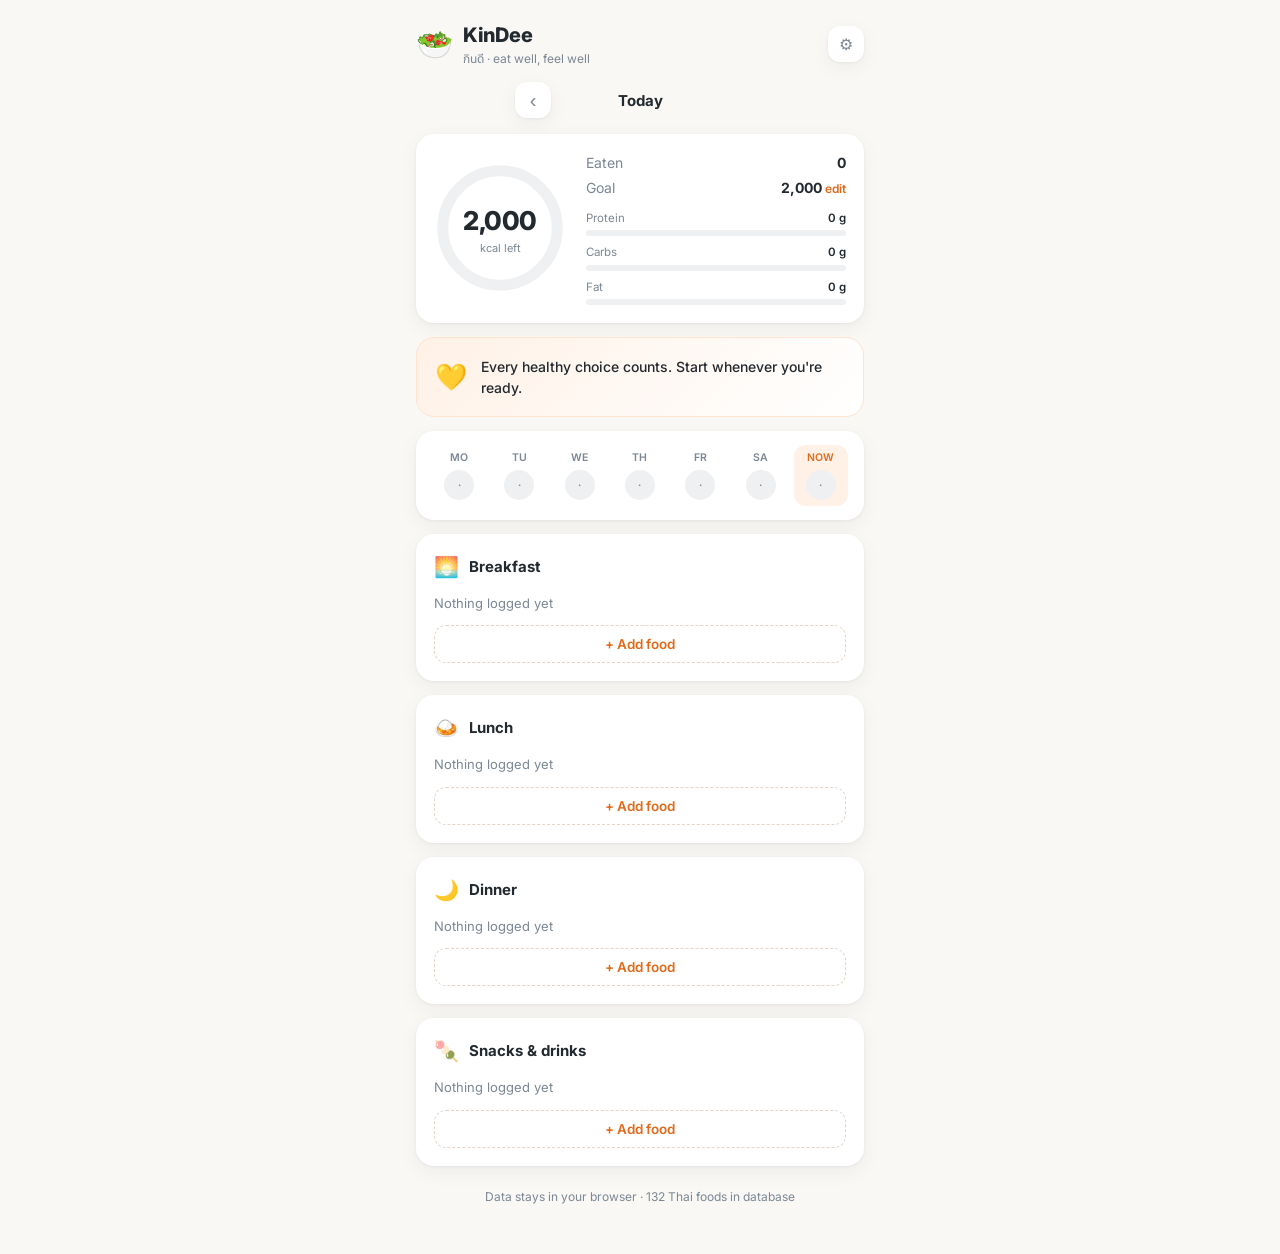
==== index.html @ 23a5a73e "Add KinDee: Thai nutrition & calorie tracker webapp Clean, minimal single-page app (no build step) w" ====
<!DOCTYPE html>
<html lang="en">
<head>
  <meta charset="UTF-8" />
  <meta name="viewport" content="width=device-width, initial-scale=1.0" />
  <title>KinDee — Thai Nutrition Tracker</title>
  <meta name="description" content="Track your meals, calories and macros with a built-in Thai food database." />
  <link rel="preconnect" href="https://fonts.googleapis.com" />
  <link rel="preconnect" href="https://fonts.gstatic.com" crossorigin />
  <link href="https://fonts.googleapis.com/css2?family=Inter:wght@400;500;600;700;800&family=Noto+Sans+Thai:wght@400;500;600;700&display=swap" rel="stylesheet" />
  <link rel="stylesheet" href="styles.css" />
  <link rel="icon" href="data:image/svg+xml,<svg xmlns=%22http://www.w3.org/2000/svg%22 viewBox=%220 0 100 100%22><text y=%22.9em%22 font-size=%2290%22>🥗</text></svg>" />
</head>
<body>
  <div class="app">

    <!-- Header -->
    <header class="header">
      <div class="brand">
        <span class="brand-logo">🥗</span>
        <div>
          <h1>KinDee</h1>
          <p class="brand-sub">กินดี · eat well, feel well</p>
        </div>
      </div>
      <button class="icon-btn" id="btn-goal" title="Set daily goal" aria-label="Set daily calorie goal">⚙</button>
    </header>

    <!-- Date navigation -->
    <nav class="date-nav">
      <button class="icon-btn" id="date-prev" aria-label="Previous day">‹</button>
      <button class="date-label" id="date-label" title="Jump to today">Today</button>
      <button class="icon-btn" id="date-next" aria-label="Next day">›</button>
    </nav>

    <!-- Summary card -->
    <section class="card summary-card">
      <div class="ring-wrap">
        <svg class="ring" viewBox="0 0 120 120" aria-hidden="true">
          <circle class="ring-bg" cx="60" cy="60" r="52" />
          <circle class="ring-fill" id="ring-fill" cx="60" cy="60" r="52" />
        </svg>
        <div class="ring-center">
          <span class="ring-value" id="remaining-kcal">0</span>
          <span class="ring-caption" id="remaining-caption">kcal left</span>
        </div>
      </div>
      <div class="summary-side">
        <div class="summary-row">
          <span class="summary-label">Eaten</span>
          <span class="summary-num" id="eaten-kcal">0</span>
        </div>
        <div class="summary-row">
          <span class="summary-label">Goal</span>
          <span class="summary-num"><span id="goal-kcal">2000</span> <button class="link-btn" id="btn-goal-inline">edit</button></span>
        </div>
        <div class="macros">
          <div class="macro">
            <div class="macro-top"><span>Protein</span><span id="macro-p">0 g</span></div>
            <div class="bar"><div class="bar-fill p" id="bar-p"></div></div>
          </div>
          <div class="macro">
            <div class="macro-top"><span>Carbs</span><span id="macro-c">0 g</span></div>
            <div class="bar"><div class="bar-fill c" id="bar-c"></div></div>
          </div>
          <div class="macro">
            <div class="macro-top"><span>Fat</span><span id="macro-f">0 g</span></div>
            <div class="bar"><div class="bar-fill f" id="bar-f"></div></div>
          </div>
        </div>
      </div>
    </section>

    <!-- Encouragement -->
    <section class="card cheer-card" id="cheer-card">
      <span class="cheer-emoji" id="cheer-emoji">🌤</span>
      <p class="cheer-text" id="cheer-text">A fresh day, a fresh plate. You've got this!</p>
    </section>

    <!-- Week strip -->
    <section class="card week-card">
      <div class="week-strip" id="week-strip"></div>
    </section>

    <!-- Meals -->
    <main id="meals"></main>

    <footer class="footer">
      Data stays in your browser · <span id="db-count">0</span> Thai foods in database
    </footer>
  </div>

  <!-- Add-food modal -->
  <div class="modal-overlay hidden" id="modal-overlay">
    <div class="modal" role="dialog" aria-modal="true" aria-labelledby="modal-title">
      <div class="modal-head">
        <h2 id="modal-title">Add to <span id="modal-meal-name">Breakfast</span></h2>
        <button class="icon-btn" id="modal-close" aria-label="Close">✕</button>
      </div>

      <div class="tabs">
        <button class="tab active" data-tab="search">Search food</button>
        <button class="tab" data-tab="new">New food</button>
      </div>

      <!-- Search tab -->
      <div class="tab-panel" id="panel-search">
        <input type="search" class="input search-input" id="food-search"
               placeholder="Search — pad thai, ส้มตำ, khao man gai…" autocomplete="off" />
        <div class="chips" id="category-chips"></div>
        <ul class="food-list" id="food-list"></ul>
      </div>

      <!-- New food tab -->
      <div class="tab-panel hidden" id="panel-new">
        <form id="new-food-form">
          <label class="field">Name <input class="input" id="nf-name" required placeholder="e.g. Grandma's kaeng som" /></label>
          <label class="field">Thai name <span class="optional">(optional)</span> <input class="input" id="nf-thai" placeholder="เช่น แกงส้มคุณยาย" /></label>
          <label class="field">Serving <input class="input" id="nf-serving" required placeholder="e.g. 1 bowl" /></label>
          <div class="field-row">
            <label class="field">Calories <input class="input" id="nf-kcal" type="number" min="0" max="5000" required placeholder="kcal" /></label>
            <label class="field">Protein g <input class="input" id="nf-p" type="number" min="0" max="500" step="0.1" placeholder="0" /></label>
          </div>
          <div class="field-row">
            <label class="field">Carbs g <input class="input" id="nf-c" type="number" min="0" max="500" step="0.1" placeholder="0" /></label>
            <label class="field">Fat g <input class="input" id="nf-f" type="number" min="0" max="500" step="0.1" placeholder="0" /></label>
          </div>
          <button class="btn primary full" type="submit">Save &amp; add to meal</button>
          <p class="hint">Saved foods appear in search for future days too.</p>
        </form>
      </div>
    </div>
  </div>

  <!-- Serving-quantity modal -->
  <div class="modal-overlay hidden" id="qty-overlay">
    <div class="modal small" role="dialog" aria-modal="true">
      <div class="modal-head">
        <h2 id="qty-food-name">Food</h2>
        <button class="icon-btn" id="qty-close" aria-label="Close">✕</button>
      </div>
      <p class="qty-serving" id="qty-serving-label">1 serving</p>
      <div class="qty-row">
        <button class="qty-btn" id="qty-minus">−</button>
        <span class="qty-value" id="qty-value">1</span>
        <button class="qty-btn" id="qty-plus">+</button>
      </div>
      <p class="qty-kcal"><span id="qty-kcal">0</span> kcal</p>
      <button class="btn primary full" id="qty-add">Add</button>
    </div>
  </div>

  <!-- Goal modal -->
  <div class="modal-overlay hidden" id="goal-overlay">
    <div class="modal small" role="dialog" aria-modal="true">
      <div class="modal-head">
        <h2>Daily calorie goal</h2>
        <button class="icon-btn" id="goal-close" aria-label="Close">✕</button>
      </div>
      <input class="input goal-input" id="goal-input" type="number" min="800" max="6000" step="50" />
      <div class="goal-presets">
        <button class="chip" data-goal="1500">1500</button>
        <button class="chip" data-goal="1800">1800</button>
        <button class="chip" data-goal="2000">2000</button>
        <button class="chip" data-goal="2500">2500</button>
      </div>
      <button class="btn primary full" id="goal-save">Save goal</button>
      <p class="hint">A common range is 1,800–2,500 kcal. Adjust to what your doctor or dietitian recommends.</p>
    </div>
  </div>

  <div class="toast hidden" id="toast"></div>

  <script src="foods.js"></script>
  <script src="app.js"></script>
</body>
</html>
---- styles.css ----
:root {
  --bg: #faf8f5;
  --card: #ffffff;
  --text: #22292f;
  --text-soft: #7b8794;
  --line: #eef0f2;
  --accent: #ff8a3d;
  --accent-soft: #fff1e6;
  --accent-dark: #e06a1b;
  --green: #34b37e;
  --green-soft: #e7f7f0;
  --red: #e5636c;
  --p-color: #5b8def;
  --c-color: #f2b134;
  --f-color: #b78de8;
  --radius: 18px;
  --shadow: 0 1px 3px rgba(34, 41, 47, 0.06), 0 6px 20px rgba(34, 41, 47, 0.05);
}

* { margin: 0; padding: 0; box-sizing: border-box; }

html { -webkit-text-size-adjust: 100%; }

body {
  font-family: "Inter", "Noto Sans Thai", -apple-system, BlinkMacSystemFont, sans-serif;
  background: var(--bg);
  color: var(--text);
  line-height: 1.5;
  min-height: 100vh;
}

.app {
  max-width: 480px;
  margin: 0 auto;
  padding: 20px 16px 48px;
}

/* ---------- Header ---------- */
.header {
  display: flex;
  align-items: center;
  justify-content: space-between;
  margin-bottom: 14px;
}

.brand { display: flex; align-items: center; gap: 10px; }
.brand-logo { font-size: 30px; }
.brand h1 { font-size: 20px; font-weight: 800; letter-spacing: -0.3px; }
.brand-sub { font-size: 12px; color: var(--text-soft); }

.icon-btn {
  border: none;
  background: var(--card);
  box-shadow: var(--shadow);
  width: 36px;
  height: 36px;
  border-radius: 12px;
  font-size: 16px;
  color: var(--text-soft);
  cursor: pointer;
  display: inline-flex;
  align-items: center;
  justify-content: center;
  transition: transform 0.1s ease, color 0.15s ease;
}
.icon-btn:hover { color: var(--accent-dark); }
.icon-btn:active { transform: scale(0.94); }

/* ---------- Date nav ---------- */
.date-nav {
  display: flex;
  align-items: center;
  justify-content: center;
  gap: 14px;
  margin-bottom: 16px;
}
.date-nav .icon-btn { font-size: 20px; }
.date-label {
  border: none;
  background: none;
  font-family: inherit;
  font-size: 15px;
  font-weight: 700;
  color: var(--text);
  cursor: pointer;
  padding: 6px 12px;
  border-radius: 10px;
  min-width: 150px;
}
.date-label:hover { background: var(--accent-soft); }

/* ---------- Cards ---------- */
.card {
  background: var(--card);
  border-radius: var(--radius);
  box-shadow: var(--shadow);
  padding: 18px;
  margin-bottom: 14px;
}

/* ---------- Summary ---------- */
.summary-card {
  display: flex;
  align-items: center;
  gap: 20px;
}

.ring-wrap { position: relative; width: 132px; height: 132px; flex-shrink: 0; }
.ring { width: 132px; height: 132px; transform: rotate(-90deg); }
.ring-bg, .ring-fill {
  fill: none;
  stroke-width: 10;
  stroke-linecap: round;
}
.ring-bg { stroke: var(--line); }
.ring-fill {
  stroke: var(--accent);
  stroke-dasharray: 326.7;
  stroke-dashoffset: 326.7;
  transition: stroke-dashoffset 0.6s cubic-bezier(0.22, 1, 0.36, 1), stroke 0.3s ease;
}
.ring-fill.over { stroke: var(--red); }
.ring-fill.done { stroke: var(--green); }

.ring-center {
  position: absolute;
  inset: 0;
  display: flex;
  flex-direction: column;
  align-items: center;
  justify-content: center;
}
.ring-value { font-size: 26px; font-weight: 800; letter-spacing: -0.5px; }
.ring-caption { font-size: 11px; color: var(--text-soft); }

.summary-side { flex: 1; min-width: 0; }
.summary-row {
  display: flex;
  justify-content: space-between;
  align-items: baseline;
  font-size: 14px;
  margin-bottom: 4px;
}
.summary-label { color: var(--text-soft); }
.summary-num { font-weight: 700; }
.link-btn {
  border: none;
  background: none;
  color: var(--accent-dark);
  font-family: inherit;
  font-size: 12px;
  font-weight: 600;
  cursor: pointer;
  padding: 0;
}

.macros { margin-top: 12px; display: grid; gap: 8px; }
.macro-top {
  display: flex;
  justify-content: space-between;
  font-size: 11.5px;
  color: var(--text-soft);
  margin-bottom: 3px;
}
.macro-top span:last-child { font-weight: 600; color: var(--text); }
.bar {
  height: 6px;
  border-radius: 3px;
  background: var(--line);
  overflow: hidden;
}
.bar-fill {
  height: 100%;
  width: 0%;
  border-radius: 3px;
  transition: width 0.5s ease;
}
.bar-fill.p { background: var(--p-color); }
.bar-fill.c { background: var(--c-color); }
.bar-fill.f { background: var(--f-color); }

/* ---------- Encouragement ---------- */
.cheer-card {
  display: flex;
  align-items: center;
  gap: 14px;
  background: linear-gradient(135deg, var(--accent-soft), #fff);
  border: 1px solid #ffe3cc;
  box-shadow: none;
  cursor: pointer;
  user-select: none;
}
.cheer-emoji { font-size: 26px; flex-shrink: 0; }
.cheer-text { font-size: 14px; font-weight: 500; }

/* ---------- Week strip ---------- */
.week-card { padding: 14px 16px; }
.week-strip {
  display: grid;
  grid-template-columns: repeat(7, 1fr);
  gap: 6px;
}
.week-day {
  border: none;
  background: none;
  font-family: inherit;
  cursor: pointer;
  display: flex;
  flex-direction: column;
  align-items: center;
  gap: 6px;
  padding: 6px 2px;
  border-radius: 12px;
}
.week-day:hover { background: var(--bg); }
.week-day.active { background: var(--accent-soft); }
.week-day-name { font-size: 10.5px; color: var(--text-soft); font-weight: 600; text-transform: uppercase; }
.week-day.active .week-day-name { color: var(--accent-dark); }
.week-dot {
  width: 30px;
  height: 30px;
  border-radius: 50%;
  background: var(--line);
  display: flex;
  align-items: center;
  justify-content: center;
  font-size: 10px;
  font-weight: 700;
  color: var(--text-soft);
}
.week-dot.some { background: var(--accent-soft); color: var(--accent-dark); }
.week-dot.hit { background: var(--green-soft); color: var(--green); }
.week-dot.over { background: #fdecee; color: var(--red); }

/* ---------- Meals ---------- */
.meal-card .meal-head {
  display: flex;
  align-items: center;
  justify-content: space-between;
  margin-bottom: 4px;
}
.meal-title {
  display: flex;
  align-items: center;
  gap: 10px;
  font-size: 15px;
  font-weight: 700;
}
.meal-emoji { font-size: 20px; }
.meal-kcal { font-size: 13px; color: var(--text-soft); font-weight: 600; }

.meal-items { list-style: none; margin-top: 6px; }
.meal-item {
  display: flex;
  align-items: center;
  justify-content: space-between;
  gap: 10px;
  padding: 9px 0;
  border-top: 1px solid var(--line);
}
.meal-item-info { min-width: 0; }
.meal-item-name { font-size: 14px; font-weight: 500; }
.meal-item-sub { font-size: 12px; color: var(--text-soft); }
.meal-item-right { display: flex; align-items: center; gap: 10px; flex-shrink: 0; }
.meal-item-kcal { font-size: 13.5px; font-weight: 700; }
.del-btn {
  border: none;
  background: none;
  color: #c3cbd3;
  font-size: 15px;
  cursor: pointer;
  padding: 4px;
  border-radius: 8px;
  line-height: 1;
}
.del-btn:hover { color: var(--red); background: #fdecee; }

.meal-empty {
  font-size: 13px;
  color: var(--text-soft);
  padding: 8px 0 2px;
}

.add-food-btn {
  margin-top: 10px;
  width: 100%;
  border: 1.5px dashed #e3d5c8;
  background: none;
  color: var(--accent-dark);
  font-family: inherit;
  font-size: 13.5px;
  font-weight: 600;
  padding: 10px;
  border-radius: 12px;
  cursor: pointer;
  transition: background 0.15s ease;
}
.add-food-btn:hover { background: var(--accent-soft); }

/* ---------- Footer ---------- */
.footer {
  text-align: center;
  font-size: 12px;
  color: var(--text-soft);
  margin-top: 22px;
}

/* ---------- Modal ---------- */
.modal-overlay {
  position: fixed;
  inset: 0;
  background: rgba(34, 41, 47, 0.45);
  display: flex;
  align-items: flex-end;
  justify-content: center;
  z-index: 50;
  backdrop-filter: blur(2px);
}
.modal {
  background: var(--card);
  width: 100%;
  max-width: 480px;
  max-height: 86vh;
  border-radius: 22px 22px 0 0;
  padding: 20px 18px 26px;
  display: flex;
  flex-direction: column;
  animation: slide-up 0.22s ease;
}
.modal.small { max-width: 380px; }

@media (min-width: 520px) {
  .modal-overlay { align-items: center; }
  .modal { border-radius: 22px; }
}

@keyframes slide-up {
  from { transform: translateY(24px); opacity: 0; }
  to { transform: translateY(0); opacity: 1; }
}

.modal-head {
  display: flex;
  align-items: center;
  justify-content: space-between;
  margin-bottom: 14px;
}
.modal-head h2 { font-size: 17px; font-weight: 800; }
.modal-head .icon-btn { box-shadow: none; background: var(--bg); }

.tabs {
  display: flex;
  gap: 6px;
  background: var(--bg);
  padding: 4px;
  border-radius: 12px;
  margin-bottom: 14px;
}
.tab {
  flex: 1;
  border: none;
  background: none;
  font-family: inherit;
  font-size: 13.5px;
  font-weight: 600;
  color: var(--text-soft);
  padding: 8px;
  border-radius: 9px;
  cursor: pointer;
}
.tab.active { background: var(--card); color: var(--text); box-shadow: var(--shadow); }

.tab-panel { overflow-y: auto; }

.input {
  width: 100%;
  border: 1.5px solid var(--line);
  border-radius: 12px;
  padding: 11px 14px;
  font-family: inherit;
  font-size: 14px;
  color: var(--text);
  background: var(--card);
  outline: none;
  transition: border-color 0.15s ease;
}
.input:focus { border-color: var(--accent); }
.search-input { margin-bottom: 10px; }

.chips { display: flex; gap: 6px; flex-wrap: wrap; margin-bottom: 12px; }
.chip {
  border: none;
  background: var(--bg);
  color: var(--text-soft);
  font-family: inherit;
  font-size: 12px;
  font-weight: 600;
  padding: 6px 11px;
  border-radius: 999px;
  cursor: pointer;
  white-space: nowrap;
}
.chip.active { background: var(--accent); color: #fff; }

.food-list {
  list-style: none;
  overflow-y: auto;
  min-height: 120px;
  max-height: 44vh;
}
.food-row {
  width: 100%;
  border: none;
  background: none;
  font-family: inherit;
  text-align: left;
  display: flex;
  align-items: center;
  justify-content: space-between;
  gap: 12px;
  padding: 11px 6px;
  border-top: 1px solid var(--line);
  cursor: pointer;
  border-radius: 10px;
}
.food-row:hover { background: var(--bg); }
.food-row-info { min-width: 0; }
.food-row-name { font-size: 14px; font-weight: 600; }
.food-row-name .thai { color: var(--text-soft); font-weight: 500; }
.food-row-sub { font-size: 12px; color: var(--text-soft); }
.food-row-kcal { font-size: 13.5px; font-weight: 700; color: var(--accent-dark); white-space: nowrap; }
.food-row-kcal small { font-weight: 500; color: var(--text-soft); }
.custom-badge {
  display: inline-block;
  font-size: 10px;
  font-weight: 700;
  color: var(--green);
  background: var(--green-soft);
  border-radius: 6px;
  padding: 1px 6px;
  margin-left: 6px;
  vertical-align: middle;
}
.list-empty { padding: 24px 8px; text-align: center; color: var(--text-soft); font-size: 13.5px; }

/* New food form */
.field { display: block; font-size: 12.5px; font-weight: 600; color: var(--text-soft); margin-bottom: 12px; }
.field .input { margin-top: 5px; font-weight: 400; }
.field-row { display: flex; gap: 10px; }
.field-row .field { flex: 1; }
.optional { font-weight: 400; }
.hint { font-size: 12px; color: var(--text-soft); margin-top: 10px; text-align: center; }

.btn {
  border: none;
  font-family: inherit;
  font-size: 14.5px;
  font-weight: 700;
  padding: 13px 18px;
  border-radius: 13px;
  cursor: pointer;
  transition: transform 0.1s ease, filter 0.15s ease;
}
.btn:active { transform: scale(0.98); }
.btn.primary { background: var(--accent); color: #fff; }
.btn.primary:hover { filter: brightness(0.96); }
.btn.full { width: 100%; }

/* Quantity modal */
.qty-serving { font-size: 13px; color: var(--text-soft); margin: -8px 0 14px; }
.qty-row {
  display: flex;
  align-items: center;
  justify-content: center;
  gap: 22px;
  margin-bottom: 10px;
}
.qty-btn {
  width: 44px;
  height: 44px;
  border: none;
  border-radius: 50%;
  background: var(--bg);
  font-size: 22px;
  color: var(--text);
  cursor: pointer;
}
.qty-btn:hover { background: var(--accent-soft); color: var(--accent-dark); }
.qty-value { font-size: 26px; font-weight: 800; min-width: 52px; text-align: center; }
.qty-kcal { text-align: center; font-size: 14px; color: var(--text-soft); margin-bottom: 16px; }
.qty-kcal span { font-weight: 700; color: var(--text); }

/* Goal modal */
.goal-input { font-size: 18px; font-weight: 700; text-align: center; margin-bottom: 12px; }
.goal-presets { display: flex; gap: 8px; justify-content: center; margin-bottom: 16px; }

/* Toast */
.toast {
  position: fixed;
  bottom: 24px;
  left: 50%;
  transform: translateX(-50%);
  background: var(--text);
  color: #fff;
  font-size: 13.5px;
  font-weight: 600;
  padding: 11px 20px;
  border-radius: 999px;
  box-shadow: 0 8px 24px rgba(34, 41, 47, 0.25);
  z-index: 100;
  animation: slide-up 0.2s ease;
  max-width: 90vw;
  text-align: center;
}

.hidden { display: none !important; }
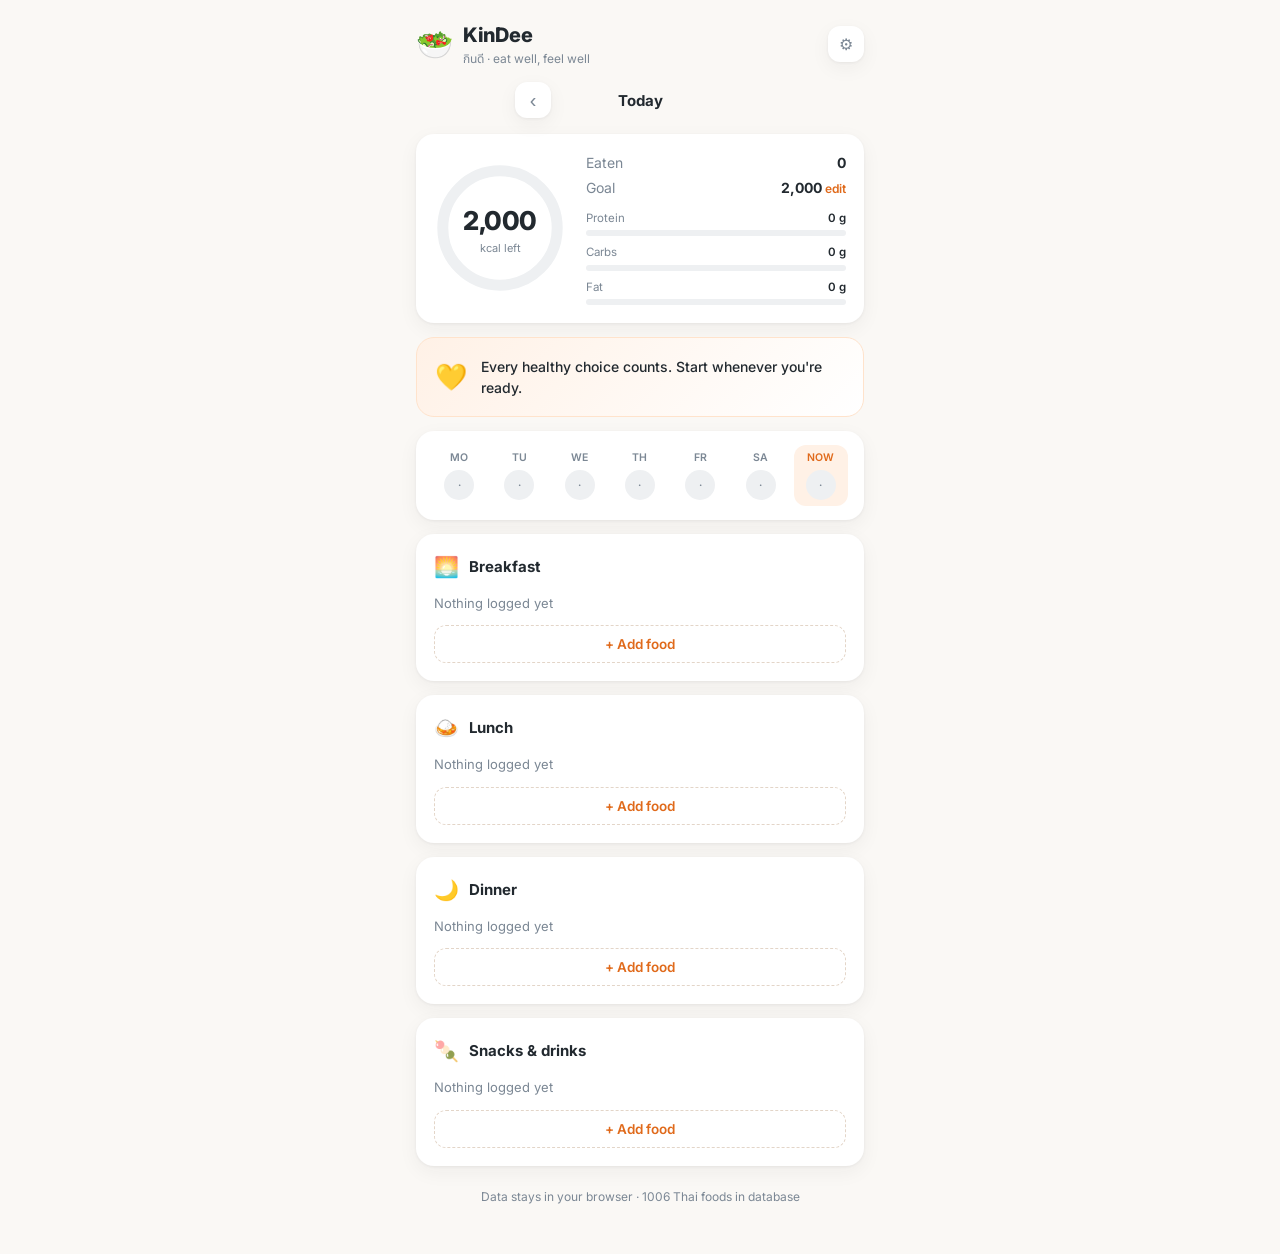
==== commit 430322de: "Expand food DB to 1,006 items and add decimal portion input - foods.js: regenerated to 1,006 foods a" ====
--- a/index.html
+++ b/index.html
@@ -114,8 +114,13 @@
       <!-- New food tab -->
       <div class="tab-panel hidden" id="panel-new">
         <form id="new-food-form">
-          <label class="field">Name <input class="input" id="nf-name" required placeholder="e.g. Grandma's kaeng som" /></label>
-          <label class="field">Thai name <span class="optional">(optional)</span> <input class="input" id="nf-thai" placeholder="เช่น แกงส้มคุณยาย" /></label>
+          <label class="field">Name <input class="input" id="nf-name" required placeholder="e.g. Grandma's kaeng som" autocomplete="off" /></label>
+          <div id="nf-suggestions" class="nf-suggest hidden"></div>
+          <div class="nf-templates">
+            <span class="nf-templates-label">No match? Start from a type:</span>
+            <div class="chips" id="nf-template-chips"></div>
+          </div>
+          <label class="field">Thai name <span class="optional">(optional)</span> <input class="input" id="nf-thai" placeholder="เช่น แกงส้มคุณยาย" autocomplete="off" /></label>
           <label class="field">Serving <input class="input" id="nf-serving" required placeholder="e.g. 1 bowl" /></label>
           <div class="field-row">
             <label class="field">Calories <input class="input" id="nf-kcal" type="number" min="0" max="5000" required placeholder="kcal" /></label>
@@ -141,10 +146,11 @@
       </div>
       <p class="qty-serving" id="qty-serving-label">1 serving</p>
       <div class="qty-row">
-        <button class="qty-btn" id="qty-minus">−</button>
-        <span class="qty-value" id="qty-value">1</span>
-        <button class="qty-btn" id="qty-plus">+</button>
+        <button class="qty-btn" id="qty-minus" aria-label="Less">−</button>
+        <input class="qty-input" id="qty-input" type="text" inputmode="decimal" value="1" aria-label="Portion amount" />
+        <button class="qty-btn" id="qty-plus" aria-label="More">+</button>
       </div>
+      <p class="qty-hint">Type any amount — e.g. 0.2, 0.5, 1.5</p>
       <p class="qty-kcal"><span id="qty-kcal">0</span> kcal</p>
       <button class="btn primary full" id="qty-add">Add</button>
     </div>
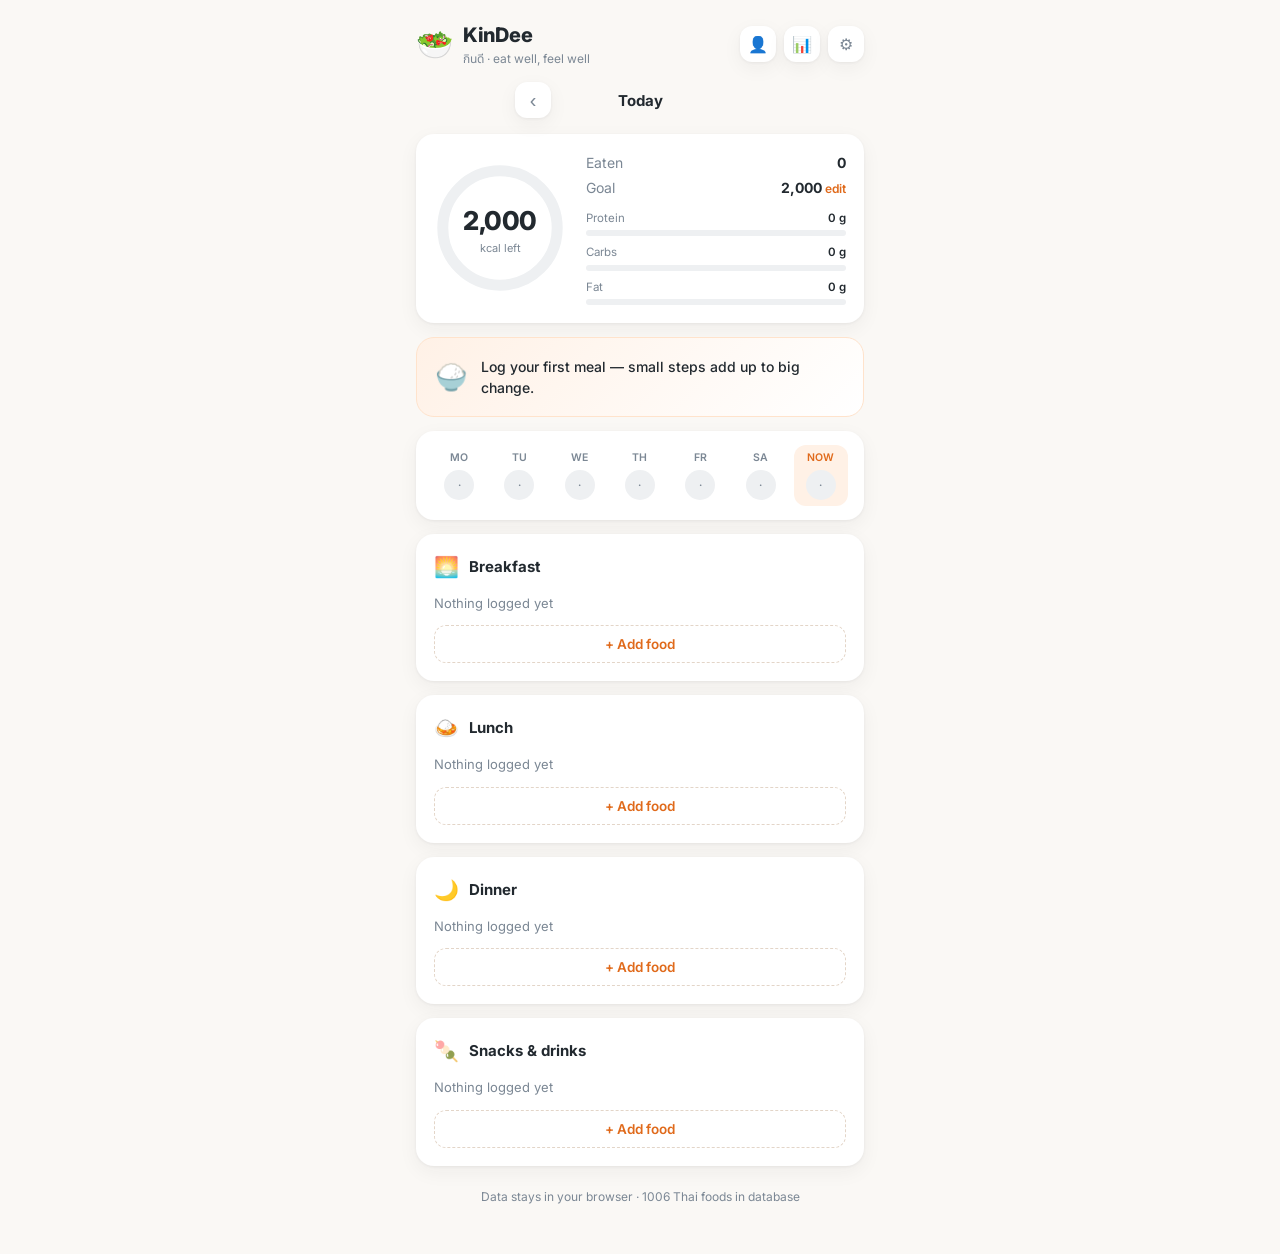
==== commit 0d548262: "Add weekly/monthly Stats view and optional Supabase backend sync Stats (📊, no backend required): - T" ====
--- a/index.html
+++ b/index.html
@@ -23,9 +23,14 @@
           <p class="brand-sub">กินดี · eat well, feel well</p>
         </div>
       </div>
-      <button class="icon-btn" id="btn-goal" title="Set daily goal" aria-label="Set daily calorie goal">⚙</button>
+      <div class="header-actions">
+        <button class="icon-btn" id="btn-account" title="Account & sync" aria-label="Account and sync">👤</button>
+        <button class="icon-btn" id="btn-stats" title="Weekly & monthly stats" aria-label="Weekly and monthly stats">📊</button>
+        <button class="icon-btn" id="btn-goal" title="Set daily goal" aria-label="Set daily calorie goal">⚙</button>
+      </div>
     </header>
 
+    <div id="day-view">
     <!-- Date navigation -->
     <nav class="date-nav">
       <button class="icon-btn" id="date-prev" aria-label="Previous day">‹</button>
@@ -84,6 +89,20 @@
 
     <!-- Meals -->
     <main id="meals"></main>
+    </div><!-- /day-view -->
+
+    <!-- Stats view -->
+    <section id="stats-view" class="hidden">
+      <div class="stats-head">
+        <h2 class="stats-title">Your summary</h2>
+        <button class="link-btn" id="stats-close">← Back to today</button>
+      </div>
+      <div class="tabs stats-tabs">
+        <button class="tab active" data-period="week">This week</button>
+        <button class="tab" data-period="month">This month</button>
+      </div>
+      <div id="stats-body"></div>
+    </section>
 
     <footer class="footer">
       Data stays in your browser · <span id="db-count">0</span> Thai foods in database
@@ -175,9 +194,47 @@
     </div>
   </div>
 
+  <!-- Account / sync modal -->
+  <div class="modal-overlay hidden" id="account-overlay">
+    <div class="modal small" role="dialog" aria-modal="true" aria-labelledby="account-title">
+      <div class="modal-head">
+        <h2 id="account-title">Account &amp; sync</h2>
+        <button class="icon-btn" id="account-close" aria-label="Close">✕</button>
+      </div>
+
+      <!-- State A: backend not configured -->
+      <div id="account-setup">
+        <p class="account-intro">Sync your log across devices with a free
+          <a href="https://supabase.com" target="_blank" rel="noopener">Supabase</a>
+          project. Paste your project URL and public anon key (see the setup guide).</p>
+        <label class="field">Project URL <input class="input" id="sb-url" placeholder="https://xxxx.supabase.co" autocomplete="off" /></label>
+        <label class="field">Anon public key <input class="input" id="sb-key" placeholder="eyJhbGciOi…" autocomplete="off" /></label>
+        <button class="btn primary full" id="sb-save">Connect</button>
+        <p class="hint">The anon key is safe to use in the browser. Without this, KinDee keeps working offline on this device.</p>
+      </div>
+
+      <!-- State B: configured, signed out -->
+      <div id="account-signin" class="hidden">
+        <p class="account-intro">Enter your email — we'll send a one-tap magic link, no password needed.</p>
+        <label class="field">Email <input class="input" id="sb-email" type="email" placeholder="you@email.com" autocomplete="email" /></label>
+        <button class="btn primary full" id="sb-signin">Send magic link</button>
+        <button class="link-btn account-reset" id="sb-forget">Use a different Supabase project</button>
+      </div>
+
+      <!-- State C: signed in -->
+      <div id="account-signedin" class="hidden">
+        <p class="account-intro">Signed in as <strong id="sb-who">—</strong>. Your log syncs automatically.</p>
+        <p class="account-status" id="sb-status"></p>
+        <button class="btn primary full" id="sb-syncnow">Sync now</button>
+        <button class="link-btn account-reset" id="sb-signout">Sign out</button>
+      </div>
+    </div>
+  </div>
+
   <div class="toast hidden" id="toast"></div>
 
   <script src="foods.js"></script>
   <script src="app.js"></script>
+  <script src="auth.js"></script>
 </body>
 </html>
--- a/styles.css
+++ b/styles.css
@@ -514,3 +514,183 @@
 }
 
 .hidden { display: none !important; }
+
+
+/* ---------- New-food suggestions & type chips ---------- */
+.nf-suggest {
+  margin: -4px 0 12px;
+  border: 1px solid var(--line);
+  border-radius: 12px;
+  overflow: hidden;
+}
+.nf-suggest-label {
+  font-size: 11.5px;
+  font-weight: 600;
+  color: var(--text-soft);
+  padding: 8px 12px 4px;
+}
+.nf-suggest-row {
+  width: 100%;
+  border: none;
+  background: none;
+  font-family: inherit;
+  text-align: left;
+  display: flex;
+  align-items: center;
+  justify-content: space-between;
+  gap: 12px;
+  padding: 9px 12px;
+  border-top: 1px solid var(--line);
+  cursor: pointer;
+}
+.nf-suggest-row:hover { background: var(--bg); }
+.nf-suggest-info { min-width: 0; }
+.nf-suggest-name { font-size: 13.5px; font-weight: 600; }
+.nf-suggest-sub { font-size: 11.5px; color: var(--text-soft); }
+.nf-suggest-kcal { font-size: 13px; font-weight: 700; color: var(--accent-dark); white-space: nowrap; }
+.nf-suggest-kcal small { font-weight: 500; color: var(--text-soft); }
+
+.nf-templates { margin-bottom: 14px; }
+.nf-templates-label {
+  display: block;
+  font-size: 12.5px;
+  font-weight: 600;
+  color: var(--text-soft);
+  margin-bottom: 8px;
+}
+
+/* Editable decimal portion input */
+.qty-input {
+  width: 96px;
+  border: 1.5px solid var(--line);
+  border-radius: 12px;
+  padding: 6px 8px;
+  font-family: inherit;
+  font-size: 26px;
+  font-weight: 800;
+  text-align: center;
+  color: var(--text);
+  background: var(--card);
+  outline: none;
+}
+.qty-input:focus { border-color: var(--accent); }
+.qty-hint { text-align: center; font-size: 12px; color: var(--text-soft); margin: -6px 0 16px; }
+
+/* ---------- Header actions ---------- */
+.header-actions { display: flex; gap: 8px; }
+
+/* ---------- Stats view ---------- */
+.stats-head {
+  display: flex;
+  align-items: center;
+  justify-content: space-between;
+  margin-bottom: 12px;
+}
+.stats-title { font-size: 18px; font-weight: 800; letter-spacing: -0.3px; }
+.stats-tabs { margin-bottom: 14px; }
+.stats-cheer { margin-bottom: 14px; }
+
+.stat-tiles {
+  display: grid;
+  grid-template-columns: repeat(2, 1fr);
+  gap: 10px;
+  margin-bottom: 14px;
+}
+.stat-tile {
+  background: var(--card);
+  border-radius: 14px;
+  box-shadow: var(--shadow);
+  padding: 14px;
+  display: flex;
+  flex-direction: column;
+  gap: 2px;
+}
+.stat-value { font-size: 22px; font-weight: 800; letter-spacing: -0.5px; }
+.stat-label { font-size: 11.5px; color: var(--text-soft); }
+
+.stats-range-label {
+  font-size: 12.5px;
+  font-weight: 600;
+  color: var(--text-soft);
+  margin-bottom: 12px;
+}
+
+.stats-chart {
+  display: grid;
+  grid-template-columns: repeat(7, 1fr);
+  align-items: end;
+  gap: 6px;
+  height: 140px;
+}
+.stats-chart.month {
+  grid-template-columns: repeat(auto-fit, minmax(7px, 1fr));
+  gap: 3px;
+}
+.stats-col {
+  display: flex;
+  flex-direction: column;
+  align-items: center;
+  gap: 6px;
+  height: 100%;
+  justify-content: flex-end;
+}
+.stats-bar-wrap {
+  width: 100%;
+  height: 112px;
+  display: flex;
+  align-items: flex-end;
+  justify-content: center;
+}
+.stats-bar {
+  width: 62%;
+  max-width: 22px;
+  min-height: 0;
+  border-radius: 5px 5px 3px 3px;
+  background: var(--line);
+  transition: height 0.4s ease;
+}
+.stats-chart.month .stats-bar { width: 82%; border-radius: 3px; }
+.stats-bar.some { background: var(--accent-soft); }
+.stats-bar.hit { background: var(--green); }
+.stats-bar.over { background: var(--red); }
+.stats-col-label { font-size: 9.5px; color: var(--text-soft); font-weight: 600; }
+.stats-chart.month .stats-col-label { display: none; }
+
+.stats-lohi-row {
+  display: flex;
+  justify-content: space-between;
+  align-items: baseline;
+  gap: 10px;
+  padding: 7px 0;
+  border-top: 1px solid var(--line);
+  font-size: 13px;
+}
+.stats-lohi-row:first-child { border-top: none; }
+.stats-lohi-label { color: var(--text-soft); }
+.stats-lohi-val { font-weight: 600; text-align: right; }
+
+.top-foods { list-style: none; }
+.top-food {
+  display: flex;
+  justify-content: space-between;
+  align-items: center;
+  gap: 12px;
+  padding: 8px 0;
+  border-top: 1px solid var(--line);
+  font-size: 13.5px;
+}
+.top-food:first-child { border-top: none; }
+.top-food-name { min-width: 0; }
+.top-food-count { font-weight: 700; color: var(--accent-dark); flex-shrink: 0; }
+
+/* ---------- Account / sync modal ---------- */
+.account-intro { font-size: 13px; color: var(--text-soft); margin-bottom: 14px; line-height: 1.55; }
+.account-intro a { color: var(--accent-dark); font-weight: 600; }
+.account-status { font-size: 12.5px; color: var(--green); font-weight: 600; margin-bottom: 10px; min-height: 16px; text-align: center; }
+.account-reset {
+  display: block;
+  width: 100%;
+  text-align: center;
+  margin-top: 12px;
+  font-size: 12.5px;
+}
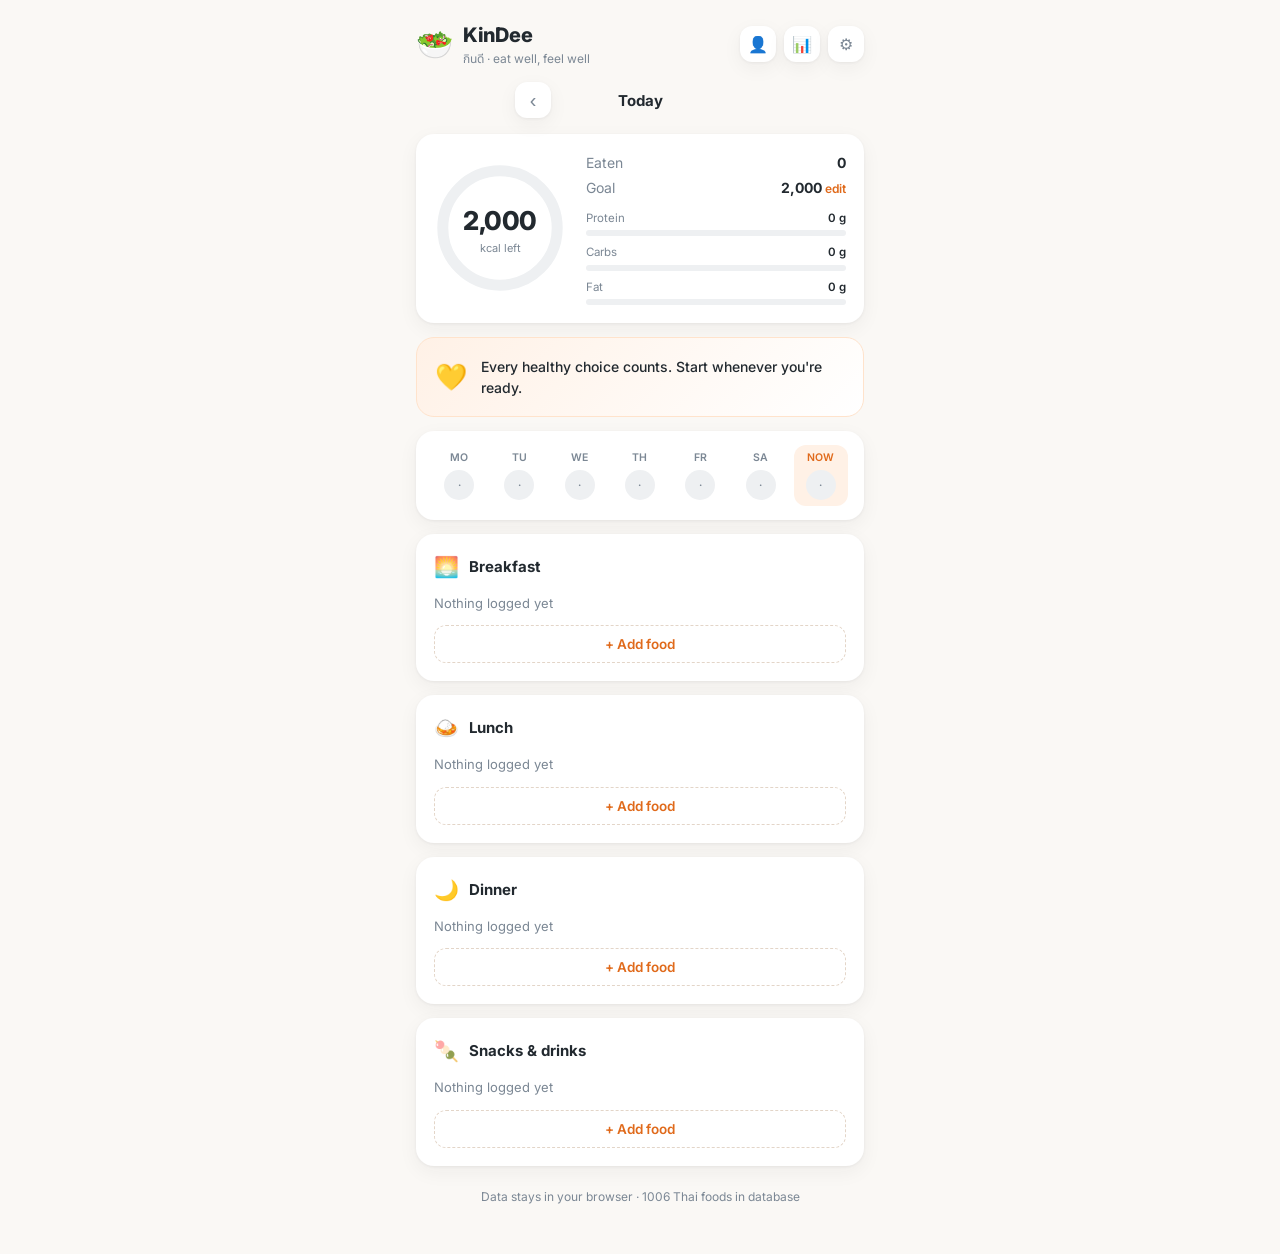
==== commit e1fb4d69: "Add public accounts (baked-in keys) and CSV export Accounts: - config.example.js + config.js loader:" ====
--- a/index.html
+++ b/index.html
@@ -228,6 +228,12 @@
         <button class="btn primary full" id="sb-syncnow">Sync now</button>
         <button class="link-btn account-reset" id="sb-signout">Sign out</button>
       </div>
+
+      <!-- Your data (always available) -->
+      <div class="account-data">
+        <span class="account-data-label">Your data</span>
+        <button class="btn ghost full" id="export-csv">⬇ Export food log (CSV)</button>
+      </div>
     </div>
   </div>
 
@@ -235,6 +241,24 @@
 
   <script src="foods.js"></script>
   <script src="app.js"></script>
-  <script src="auth.js"></script>
+  <!-- Optional deployment config (Supabase keys). Loads if present; ignored if not. -->
+  <script>
+    (function () {
+      var s = document.createElement("script");
+      s.src = "config.js";
+      s.onerror = function () { /* no config.js — app stays offline-only */ };
+      s.onload = function () { loadAuth(); };
+      // If config 404s, onerror fires and we still load auth.js (manual-entry fallback)
+      s.onerror = function () { loadAuth(); };
+      function loadAuth() {
+        if (loadAuth.done) return;
+        loadAuth.done = true;
+        var a = document.createElement("script");
+        a.src = "auth.js";
+        document.body.appendChild(a);
+      }
+      document.body.appendChild(s);
+    })();
+  </script>
 </body>
 </html>
--- a/styles.css
+++ b/styles.css
@@ -694,3 +694,24 @@
   margin-top: 12px;
   font-size: 12.5px;
 }
+
+/* ---------- Account data / export ---------- */
+.account-data {
+  margin-top: 18px;
+  padding-top: 14px;
+  border-top: 1px solid var(--line);
+}
+.account-data-label {
+  display: block;
+  font-size: 12px;
+  font-weight: 700;
+  color: var(--text-soft);
+  text-transform: uppercase;
+  letter-spacing: 0.3px;
+  margin-bottom: 10px;
+}
+.btn.ghost {
+  background: var(--bg);
+  color: var(--text);
+}
+.btn.ghost:hover { background: var(--accent-soft); color: var(--accent-dark); }
